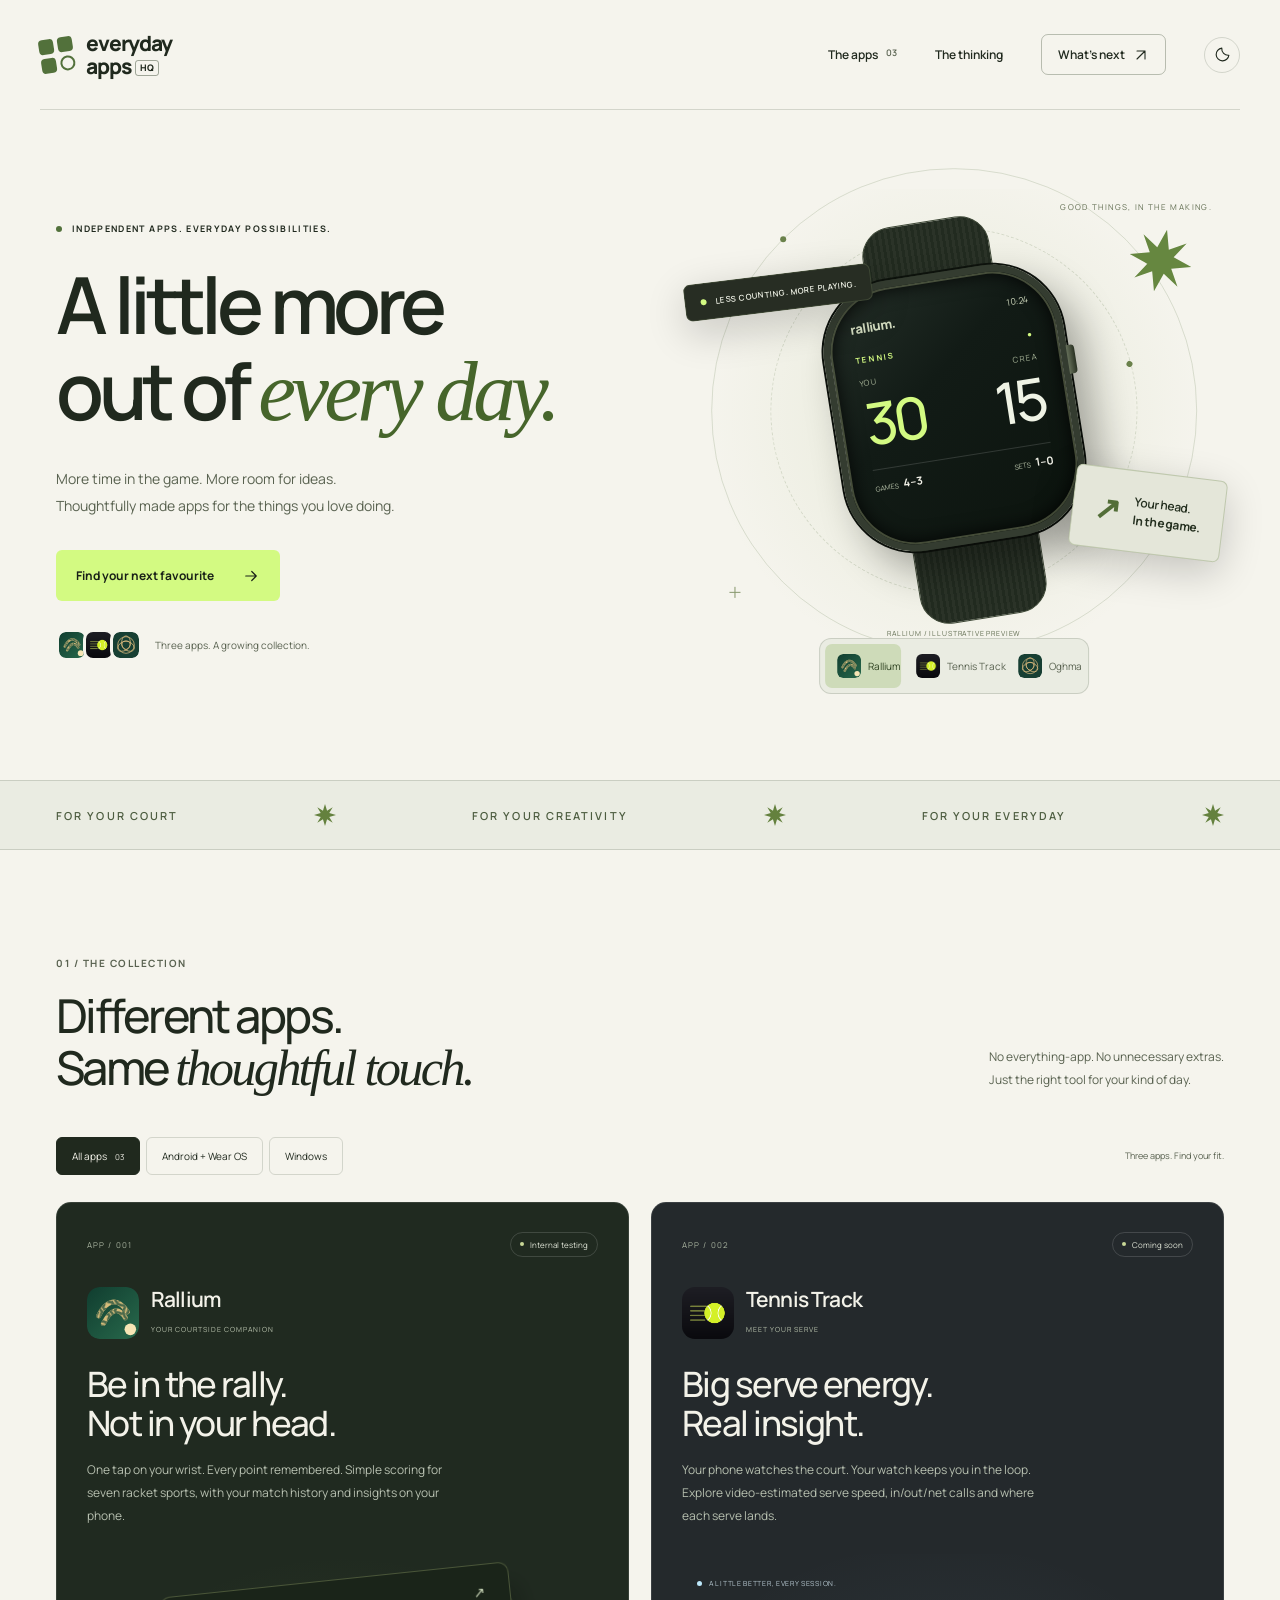
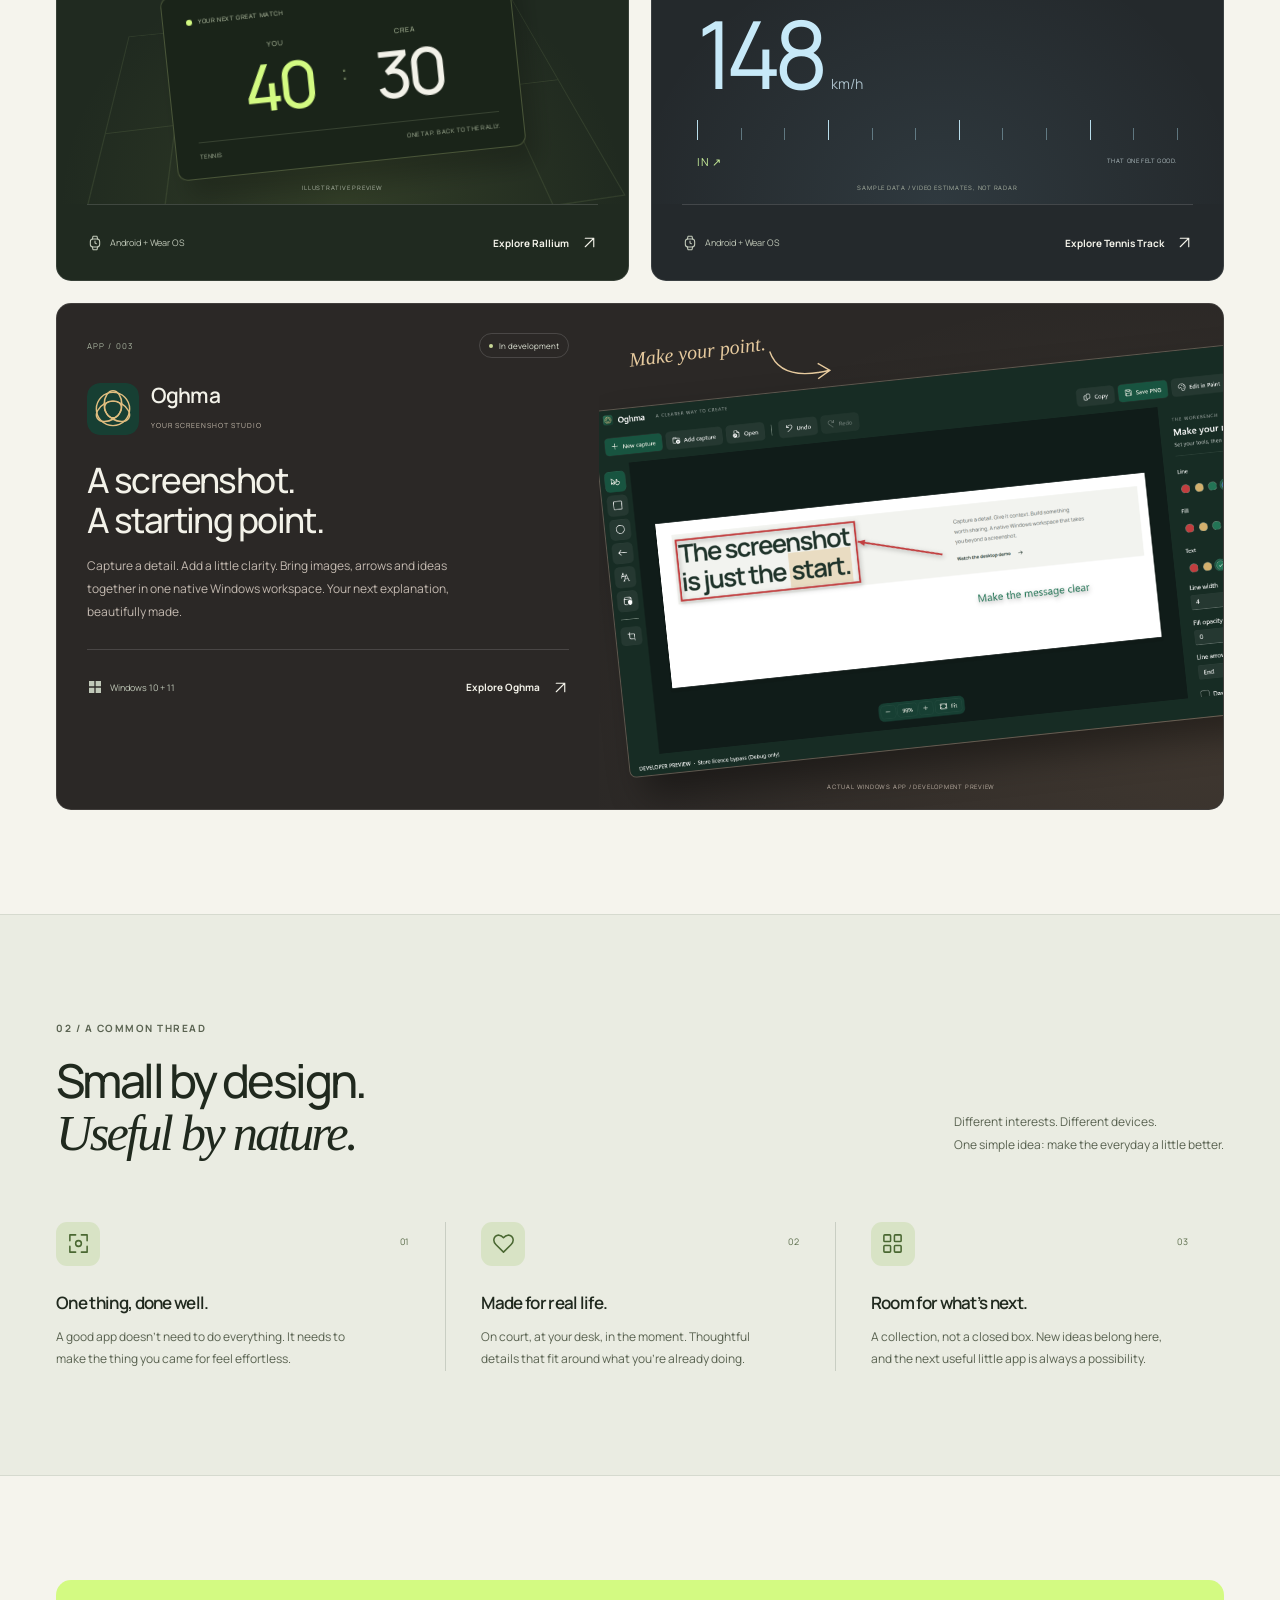
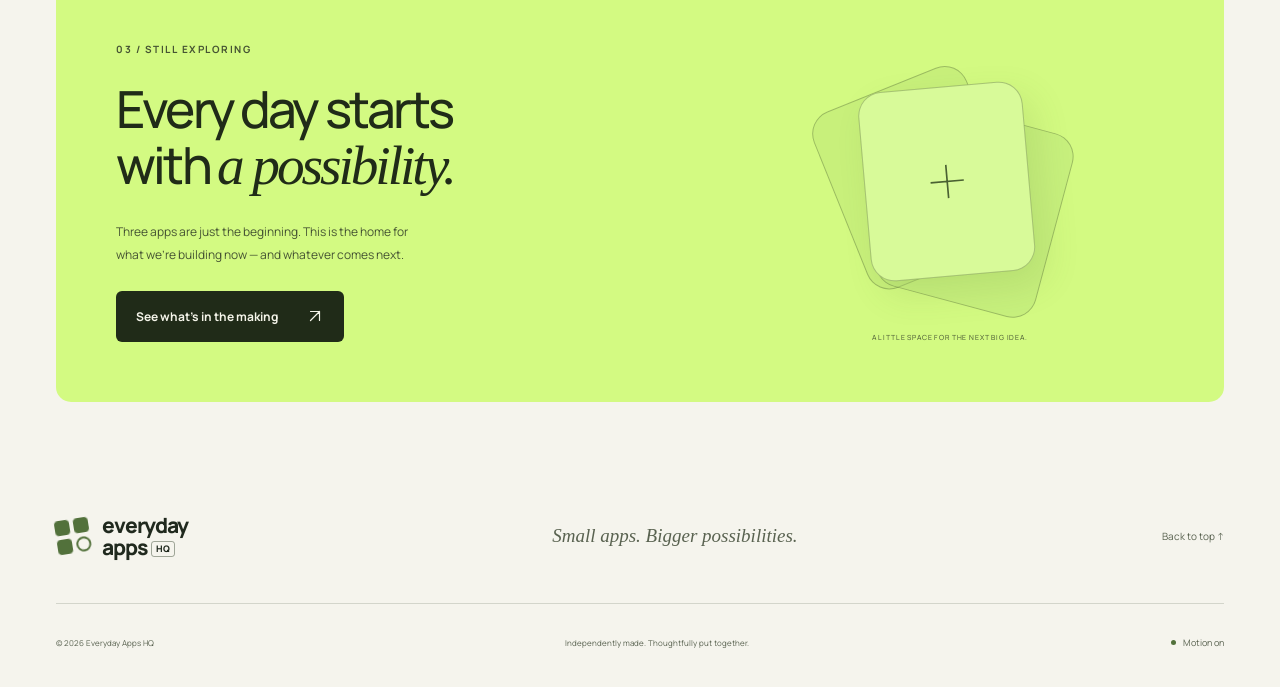
==== index.html @ e9301ef8 "Create Everyday Apps HQ showcase with light and dark themes Showcase Rallium, Tennis Track and Oghma" ====
<!doctype html>
<html lang="en" data-theme="dark" data-motion="off">
<head>
  <meta charset="utf-8">
  <meta name="viewport" content="width=device-width, initial-scale=1">
  <meta name="color-scheme" content="light dark">
  <meta name="theme-color" content="#111311">
  <title>Everyday Apps HQ — Small apps. Bigger possibilities.</title>
  <meta name="description" content="Thoughtfully made apps for the things you love doing. Explore Rallium, Tennis Track and Oghma: independent software for your court, your screen and your everyday.">
  <link rel="canonical" href="https://everydayappshq.github.io/">
  <meta property="og:type" content="website">
  <meta property="og:url" content="https://everydayappshq.github.io/">
  <meta property="og:title" content="Everyday Apps HQ — Small apps. Bigger possibilities.">
  <meta property="og:description" content="For your next point. Your next idea. Your everyday. Meet a growing collection of thoughtfully made apps.">
  <meta property="og:image" content="https://everydayappshq.github.io/assets/social-card.png">
  <meta property="og:image:width" content="1200">
  <meta property="og:image:height" content="630">
  <meta name="twitter:card" content="summary_large_image">
  <link rel="icon" href="assets/favicon.svg" type="image/svg+xml">
  <link rel="preload" href="assets/manrope-latin.woff2" as="font" type="font/woff2" crossorigin>
  <script>
    (() => {
      let saved;
      try { saved = localStorage.getItem('everyday-theme'); } catch {}
      const theme = saved === 'light' || saved === 'dark' ? saved : (matchMedia('(prefers-color-scheme: light)').matches ? 'light' : 'dark');
      document.documentElement.dataset.theme = theme;
      document.querySelector('meta[name="theme-color"]').content = theme === 'light' ? '#f5f4ed' : '#111311';
    })();
  </script>
  <link rel="stylesheet" href="styles.css">
  <script src="site.js" defer></script>
</head>
<body>
  <a class="skip-link" href="#main">Skip to content</a>
  <svg class="symbol-library" xmlns="http://www.w3.org/2000/svg" aria-hidden="true">
    <defs>
      <symbol id="i-arrow" viewBox="0 0 24 24"><path d="M5 12h14m-6-6 6 6-6 6"/></symbol>
      <symbol id="i-diagonal" viewBox="0 0 24 24"><path d="M6 18 18 6M6 6h12v12"/></symbol>
      <symbol id="i-spark" viewBox="0 0 80 80"><path d="m40 0 7.5 24.5L68 12 55.5 32.5 80 40l-24.5 7.5L68 68 47.5 55.5 40 80l-7.5-24.5L12 68l12.5-20.5L0 40l24.5-7.5L12 12l20.5 12.5Z" fill="currentColor" stroke="none"/></symbol>
      <symbol id="i-grid" viewBox="0 0 24 24"><rect x="3" y="3" width="7" height="7" rx="1"/><rect x="14" y="3" width="7" height="7" rx="1"/><rect x="3" y="14" width="7" height="7" rx="1"/><rect x="14" y="14" width="7" height="7" rx="1"/></symbol>
      <symbol id="i-windows" viewBox="0 0 24 24"><path d="M3 3h8v8H3zm10 0h8v8h-8zM3 13h8v8H3zm10 0h8v8h-8z" fill="currentColor" stroke="none"/></symbol>
      <symbol id="i-watch" viewBox="0 0 24 24"><rect x="5" y="6" width="14" height="12" rx="4"/><path d="m8 6 1-4h6l1 4M8 18l1 4h6l1-4m-4-9v3l2 1"/></symbol>
      <symbol id="i-focus" viewBox="0 0 24 24"><path d="M9 3H3v6m12-6h6v6M3 15v6h6m12-6v6h-6"/><circle cx="12" cy="12" r="3"/></symbol>
      <symbol id="i-heart" viewBox="0 0 24 24"><path d="m12 21-8-8C-2 7 6-1 12 6c6-7 14 1 8 7Z"/></symbol>
      <symbol id="i-plus" viewBox="0 0 24 24"><path d="M12 4v16M4 12h16"/></symbol>
      <symbol id="i-sun" viewBox="0 0 24 24"><circle cx="12" cy="12" r="4"/><path d="M12 2v2m0 16v2M2 12h2m16 0h2M5 5l1.5 1.5m11 11L19 19M5 19l1.5-1.5m11-11L19 5"/></symbol>
      <symbol id="i-moon" viewBox="0 0 24 24"><path d="M21 13A9 9 0 0 1 11 3a9 9 0 1 0 10 10Z"/></symbol>
    </defs>
  </svg>

  <header class="site-header">
    <a class="brand" href="#top" aria-label="Everyday Apps HQ home">
      <span class="brand-mark" aria-hidden="true"><i></i><i></i><i></i><i></i></span>
      <span>everyday<span class="brand-second">apps<span class="hq">HQ</span></span></span>
    </a>
    <nav aria-label="Main navigation">
      <a href="#apps">The apps <span class="nav-count">03</span></a>
      <a href="#approach">The thinking</a>
      <a class="nav-cta" href="#whats-next" aria-label="What’s next"><span class="nav-label">What’s next</span> <svg class="icon"><use href="#i-diagonal"/></svg></a>
      <button class="theme-toggle" type="button" aria-label="Switch to light theme" hidden><svg class="icon theme-sun" aria-hidden="true"><use href="#i-sun"/></svg><svg class="icon theme-moon" aria-hidden="true"><use href="#i-moon"/></svg></button>
    </nav>
  </header>

  <main id="main">
    <section class="hero container" id="top" aria-labelledby="hero-title">
      <div class="hero-copy">
        <p class="eyebrow"><span class="status-dot"></span> INDEPENDENT APPS. EVERYDAY POSSIBILITIES.</p>
        <h1 id="hero-title">A little more<br>out of <span class="serif accent">every&nbsp;day.</span></h1>
        <p class="hero-description">More time in the game. More room for ideas.<br class="desktop-break"> Thoughtfully made apps for the things you love doing.</p>
        <a class="button button-lime" href="#apps">Find your next favourite <svg class="icon"><use href="#i-arrow"/></svg></a>
        <div class="hero-footnote">
          <div class="mini-icons" aria-hidden="true">
            <img src="assets/rallium-mark.svg" width="32" height="32" alt="">
            <img src="assets/tennistrack-icon.png" width="32" height="32" alt="">
            <img src="assets/oghma-mark.svg" width="32" height="32" alt="">
          </div>
          <span>Three apps. A growing collection.</span>
        </div>
      </div>

      <div class="playground" aria-label="Explore the apps">
        <div class="orbital orbital-one" aria-hidden="true"></div>
        <div class="orbital orbital-two" aria-hidden="true"></div>
        <span class="stage-coordinate coordinate-top" aria-hidden="true">GOOD THINGS, IN THE MAKING.</span>
        <svg class="stage-spark" aria-hidden="true"><use href="#i-spark"/></svg>
        <span class="stage-plus" aria-hidden="true">+</span>

        <div class="preview-panel preview-rallium" id="preview-rallium" role="tabpanel" aria-labelledby="tab-rallium" tabindex="0">
          <div class="floating-note note-sport"><span class="status-dot"></span> LESS COUNTING. MORE PLAYING.</div>
          <div class="watch-strap strap-top" aria-hidden="true"></div>
          <div class="hero-watch" aria-label="Illustrative Rallium watch: you 30, Crea 15, games 4 to 3">
            <div class="watch-topline"><span>rallium.</span><span>10:24</span></div>
            <div class="watch-sport">TENNIS <span>●</span></div>
            <div class="watch-players"><span>YOU</span><span>CREA</span></div>
            <div class="watch-score"><span>30</span><span>15</span></div>
            <div class="watch-divider"></div>
            <div class="watch-bottom"><span>GAMES <b>4–3</b></span><span>SETS <b>1–0</b></span></div>
          </div>
          <div class="watch-strap strap-bottom" aria-hidden="true"></div>
          <div class="floating-note note-match"><span class="tiny-arrow">↗</span><span>Your head.<br><strong>In the game.</strong></span></div>
          <span class="preview-caption">RALLIUM / ILLUSTRATIVE PREVIEW</span>
        </div>

        <div class="preview-panel preview-tennis" id="preview-tennis" role="tabpanel" aria-labelledby="tab-tennis" tabindex="0" hidden>
          <div class="floating-note note-sport"><span class="status-dot"></span> MEET YOUR NEXT PERSONAL BEST.</div>
          <div class="hero-court" aria-label="Illustrative tennis serve landing inside the service box">
            <svg viewBox="0 0 320 380" role="img" aria-label="Tennis court with an in serve and a curved ball trajectory">
              <rect x="25" y="25" width="270" height="330" rx="2" fill="#163b32" stroke="#87b7a0" stroke-width="2"/>
              <g fill="none" stroke="#87b7a0" stroke-width="2"><path d="M58 25v330M262 25v330M58 112h204M58 268h204M160 112v156"/><path d="M15 190h290" stroke="#e2eadc" stroke-dasharray="3 4"/></g>
              <path class="serve-path" d="M205 337Q65 226 109 141" fill="none" stroke="#d3fa82" stroke-width="3" stroke-dasharray="7 7"/>
              <circle cx="109" cy="141" r="19" fill="#d3fa82" opacity=".12"/><circle cx="109" cy="141" r="7" fill="#d3fa82"/>
              <text x="127" y="146" fill="#d3fa82" font-size="12" font-family="sans-serif">IN</text>
            </svg>
            <div class="serve-readout"><span>THAT’S YOUR SERVE.</span><strong>148<small>km/h</small></strong><span class="serve-result">IN <span>↗ RIGHT ON TARGET</span></span></div>
          </div>
          <span class="preview-caption">TENNIS TRACK / SAMPLE DATA, NOT A MEASUREMENT</span>
        </div>

        <div class="preview-panel preview-oghma" id="preview-oghma" role="tabpanel" aria-labelledby="tab-oghma" tabindex="0" hidden>
          <div class="floating-note note-sport"><span class="status-dot"></span> A LITTLE MORE ROOM FOR IDEAS.</div>
          <div class="hero-desktop">
            <div class="window-chrome"><span class="window-dots">● ● ●</span><span>Oghma / your next idea</span><svg class="icon"><use href="#i-plus"/></svg></div>
            <img src="assets/oghma-workspace-annotate-dark.png" width="1920" height="1020" alt="The Oghma Windows editor with editable arrows, text and a screenshot on the canvas.">
            <div class="desktop-caption"><span class="status-dot"></span> CAPTURE. COMPOSE. CREATE.</div>
          </div>
          <span class="preview-caption">OGHMA / ACTUAL APP, DEVELOPMENT PREVIEW</span>
        </div>

        <div class="preview-tabs" role="tablist" aria-label="Choose an app preview" hidden>
          <button type="button" id="tab-rallium" role="tab" aria-selected="true" aria-controls="preview-rallium" tabindex="0"><img src="assets/rallium-mark.svg" width="24" height="24" alt="">Rallium</button>
          <button type="button" id="tab-tennis" role="tab" aria-selected="false" aria-controls="preview-tennis" tabindex="-1"><img src="assets/tennistrack-icon.png" width="24" height="24" alt="">Tennis Track</button>
          <button type="button" id="tab-oghma" role="tab" aria-selected="false" aria-controls="preview-oghma" tabindex="-1"><img src="assets/oghma-mark.svg" width="24" height="24" alt="">Oghma</button>
        </div>
      </div>
    </section>

    <div class="manifesto-strip" role="img" aria-label="For your court. For your creativity. For your everyday.">
      <div class="container strip-inner" aria-hidden="true">
        <span>FOR YOUR COURT</span><svg><use href="#i-spark"/></svg>
        <span>FOR YOUR CREATIVITY</span><svg><use href="#i-spark"/></svg>
        <span>FOR YOUR EVERYDAY</span><svg><use href="#i-spark"/></svg>
      </div>
    </div>

    <section class="collection container section-space" id="apps" aria-labelledby="collection-title">
      <div class="section-heading">
        <div><p class="eyebrow">01 / THE COLLECTION</p><h2 id="collection-title">Different apps.<br>Same <span class="serif">thoughtful touch.</span></h2></div>
        <p>No everything-app. No unnecessary extras.<br>Just the right tool for your kind of day.</p>
      </div>
      <div class="collection-toolbar">
        <div class="filters" role="group" aria-label="Filter apps by platform" hidden>
          <button type="button" data-filter="all" aria-pressed="true">All apps <span>03</span></button>
          <button type="button" data-filter="android" aria-pressed="false">Android + Wear OS</button>
          <button type="button" data-filter="windows" aria-pressed="false">Windows</button>
        </div>
        <p class="collection-note" id="filter-status" role="status">Three apps. Find your fit.</p>
      </div>

      <!-- Add a product article with its platform here; filtering picks it up automatically. -->
      <div class="app-grid">
        <article class="app-card rallium-card" data-platform="android" aria-labelledby="rallium-title">
          <div class="card-topline"><span class="app-number">APP / 001</span><span class="availability"><i></i> Internal testing</span></div>
          <div class="app-identity"><img src="assets/rallium-mark.svg" width="52" height="52" alt="" loading="lazy"><div><h3 id="rallium-title">Rallium</h3><span>YOUR COURTSIDE COMPANION</span></div></div>
          <p class="app-tagline">Be in the rally.<br>Not in your head.</p>
          <p class="app-description">One tap on your wrist. Every point remembered. Simple scoring for seven racket sports, with your match history and insights on your phone.</p>
          <div class="rallium-art card-art" aria-label="Illustrative match scoreboard: you 40, Crea 30">
            <div class="court-lines" aria-hidden="true"></div>
            <div class="match-ticket">
              <div class="ticket-heading"><span class="status-dot"></span> YOUR NEXT GREAT MATCH <span>↗</span></div>
              <div class="ticket-score"><div><span>YOU</span><strong>40</strong></div><i>:</i><div><span>CREA</span><strong>30</strong></div></div>
              <div class="ticket-footer"><span>TENNIS</span><span>ONE TAP. BACK TO THE RALLY.</span></div>
            </div>
            <span class="art-caption">ILLUSTRATIVE PREVIEW</span>
          </div>
          <div class="card-bottom"><span class="platform"><svg class="icon"><use href="#i-watch"/></svg> Android + Wear OS</span><a class="app-link" href="https://everydayappshq.github.io/rallium/" aria-label="Explore Rallium">Explore Rallium <svg class="icon"><use href="#i-diagonal"/></svg></a></div>
        </article>

        <article class="app-card tennis-card" data-platform="android" aria-labelledby="tennis-title">
          <div class="card-topline"><span class="app-number">APP / 002</span><span class="availability"><i></i> Coming soon</span></div>
          <div class="app-identity"><img src="assets/tennistrack-icon.png" width="52" height="52" alt="" loading="lazy"><div><h3 id="tennis-title">Tennis Track</h3><span>MEET YOUR SERVE</span></div></div>
          <p class="app-tagline">Big serve energy.<br>Real insight.</p>
          <p class="app-description">Your phone watches the court. Your watch keeps you in the loop. Explore video-estimated serve speed, in/out/net calls and where each serve lands.</p>
          <div class="tennis-art card-art" aria-label="Illustrative serve speed of 148 kilometres per hour, landing in">
            <div class="speed-label"><span class="status-dot"></span> A LITTLE BETTER, EVERY SESSION.</div>
            <div class="speed-number">148<span>km/h</span></div>
            <div class="speed-rule"><span></span><span></span><span></span><span></span><span></span><span></span><span></span><span></span><span></span><span></span><span></span><span></span></div>
            <div class="speed-bottom"><span class="in-chip">IN ↗</span><span>THAT ONE FELT GOOD.</span></div>
            <span class="art-caption">SAMPLE DATA / VIDEO ESTIMATES, NOT RADAR</span>
          </div>
          <div class="card-bottom"><span class="platform"><svg class="icon"><use href="#i-watch"/></svg> Android + Wear OS</span><a class="app-link" href="https://everydayappshq.github.io/tennistrack/" aria-label="Explore Tennis Track">Explore Tennis Track <svg class="icon"><use href="#i-diagonal"/></svg></a></div>
        </article>

        <article class="app-card oghma-card" data-platform="windows" aria-labelledby="oghma-title">
          <div class="oghma-copy">
            <div class="card-topline"><span class="app-number">APP / 003</span><span class="availability"><i></i> In development</span></div>
            <div class="app-identity"><img src="assets/oghma-mark.svg" width="52" height="52" alt="" loading="lazy"><div><h3 id="oghma-title">Oghma</h3><span>YOUR SCREENSHOT STUDIO</span></div></div>
            <p class="app-tagline">A screenshot.<br>A starting point.</p>
            <p class="app-description">Capture a detail. Add a little clarity. Bring images, arrows and ideas together in one native Windows workspace. Your next explanation, beautifully made.</p>
            <div class="card-bottom"><span class="platform"><svg class="icon"><use href="#i-windows"/></svg> Windows 10 + 11</span><a class="app-link" href="https://everydayappshq.github.io/oghma/" aria-label="Explore Oghma">Explore Oghma <svg class="icon"><use href="#i-diagonal"/></svg></a></div>
          </div>
          <div class="oghma-art">
            <div class="annotation-note">Make your point.<svg viewBox="0 0 100 60" aria-hidden="true"><path d="M5 5Q15 50 85 42m-14-12 16 12-18 10" fill="none" stroke="currentColor" stroke-width="2"/></svg></div>
            <div class="screenshot-frame"><img src="assets/oghma-workspace-annotate-dark.png" width="1920" height="1020" alt="Oghma's dark Windows workspace, showing a captured website with a red rectangle, arrow and green text annotations." loading="lazy"></div>
            <span class="art-caption">ACTUAL WINDOWS APP / DEVELOPMENT PREVIEW</span>
          </div>
        </article>
      </div>
    </section>

    <section class="approach section-space" id="approach" aria-labelledby="approach-title">
      <div class="container">
        <div class="section-heading"><div><p class="eyebrow">02 / A COMMON THREAD</p><h2 id="approach-title">Small by design.<br><span class="serif">Useful by nature.</span></h2></div><p>Different interests. Different devices.<br>One simple idea: make the everyday a little better.</p></div>
        <div class="principles">
          <article><span class="principle-icon"><svg class="icon"><use href="#i-focus"/></svg></span><span class="principle-number">01</span><h3>One thing, done well.</h3><p>A good app doesn’t need to do everything. It needs to make the thing you came for feel effortless.</p></article>
          <article><span class="principle-icon"><svg class="icon"><use href="#i-heart"/></svg></span><span class="principle-number">02</span><h3>Made for real life.</h3><p>On court, at your desk, in the moment. Thoughtful details that fit around what you’re already doing.</p></article>
          <article><span class="principle-icon"><svg class="icon"><use href="#i-grid"/></svg></span><span class="principle-number">03</span><h3>Room for what’s next.</h3><p>A collection, not a closed box. New ideas belong here, and the next useful little app is always a possibility.</p></article>
        </div>
      </div>
    </section>

    <section class="next-section container section-space" id="whats-next" aria-labelledby="next-title">
      <div class="next-card">
        <div><p class="eyebrow">03 / STILL EXPLORING</p><h2 id="next-title">Every day starts<br>with <span class="serif">a possibility.</span></h2><p>Three apps are just the beginning. This is the home for<br class="desktop-break"> what we’re building now — and whatever comes next.</p><a class="button button-dark" href="https://github.com/everydayappshq">See what’s in the making <svg class="icon"><use href="#i-diagonal"/></svg></a></div>
        <div class="next-art" aria-hidden="true"><span class="future-tile tile-one"></span><span class="future-tile tile-two"></span><span class="future-tile tile-three"><svg><use href="#i-plus"/></svg></span><span class="next-art-label">A LITTLE SPACE FOR THE NEXT BIG IDEA.</span></div>
      </div>
    </section>
  </main>

  <footer class="site-footer container">
    <div class="footer-top"><a class="brand" href="#top" aria-label="Everyday Apps HQ, back to top"><span class="brand-mark" aria-hidden="true"><i></i><i></i><i></i><i></i></span><span>everyday<span class="brand-second">apps<span class="hq">HQ</span></span></span></a><p>Small apps. Bigger possibilities.</p><a class="back-top" href="#top">Back to top ↑</a></div>
    <div class="footer-bottom"><span>© <span id="year">2026</span> Everyday Apps HQ</span><span>Independently made. Thoughtfully put together.</span><button class="motion-toggle" type="button" aria-pressed="false" hidden><span class="motion-indicator"></span><span class="motion-label">Motion off</span></button></div>
  </footer>
</body>
</html>
---- styles.css ----
@font-face {
  font-family: Manrope;
  src: url("assets/manrope-latin.woff2") format("woff2");
  font-style: normal;
  font-weight: 200 800;
  font-display: swap;
}

:root {
  --bg: #111311;
  --surface: #1b1e1b;
  --text: #f3f2e9;
  --muted: #a7ada2;
  --lime: #d3fa82;
  --accent-text: #d3fa82;
  --line: #ffffff24;
  --font: Manrope, "Segoe UI", sans-serif;
}

* { box-sizing: border-box; }
html { scroll-behavior: smooth; scroll-padding-top: 100px; }
body { margin: 0; background: var(--bg); color: var(--text); font-family: var(--font); -webkit-font-smoothing: antialiased; }
button, a { -webkit-tap-highlight-color: transparent; }
button { font: inherit; }
a { color: inherit; text-decoration: none; }
button { color: inherit; cursor: pointer; }
img, svg { display: block; max-width: 100%; }
button, a { touch-action: manipulation; }
button:focus-visible, a:focus-visible, [tabindex]:focus-visible { outline: 2px solid var(--lime); outline-offset: 6px; }
::selection { color: var(--bg); background: var(--lime); }
[hidden] { display: none !important; }
.symbol-library { position: absolute; width: 0; height: 0; overflow: hidden; }
.icon { width: 21px; height: 21px; fill: none; stroke: currentColor; stroke-width: 1.6; stroke-linecap: round; stroke-linejoin: round; flex-shrink: 0; }
.container { width: min(1280px, calc(100% - 112px)); margin-inline: auto; }
.section-space { padding-block: 104px; }
.serif { font-family: Georgia, "Times New Roman", serif; font-weight: 400; font-style: italic; letter-spacing: -.055em; }
.accent { color: var(--accent-text); }
.eyebrow { margin: 0 0 26px; font-size: 10px; font-weight: 700; line-height: 1.8; letter-spacing: .15em; }
.status-dot { display: inline-block; flex-shrink: 0; width: 6px; height: 6px; border-radius: 50%; background: var(--lime); }
.skip-link { position: fixed; top: -100px; left: 20px; z-index: 20; padding: 14px 22px; background: var(--lime); color: var(--bg); }
.skip-link:focus { top: 16px; }

.site-header { width: min(1392px, calc(100% - 80px)); height: 110px; margin-inline: auto; display: flex; align-items: center; justify-content: space-between; border-bottom: 1px solid var(--line); }
.brand { display: inline-flex; align-items: center; gap: 12px; font-size: 21px; font-weight: 800; line-height: 1.05; letter-spacing: -.055em; }
.brand-second { display: block; }
.brand-mark { display: grid; grid-template-columns: repeat(2, 15px); gap: 4px; transform: rotate(-9deg); }
.brand-mark i { width: 15px; height: 15px; border-radius: 4px; background: var(--lime); }
.brand-mark i:last-child { border-radius: 50%; background: transparent; border: 2px solid var(--lime); }
.hq { display: inline-block; margin-left: 5px; padding: 2px 4px; vertical-align: middle; border: 1px solid #ffffff50; border-radius: 3px; font-size: 9px; letter-spacing: 0; }
.site-header nav { display: flex; align-items: center; gap: 38px; font-size: 12px; font-weight: 600; }
.site-header nav a { display: inline-flex; align-items: center; gap: 8px; padding-block: 12px; }
.site-header nav a:hover, .back-top:hover { color: var(--lime); }
.nav-count { font-size: 9px; color: var(--muted); align-self: flex-start; }
.site-header nav .nav-cta { padding: 11px 16px; border: 1px solid #ffffff40; border-radius: 7px; }
.nav-cta .icon { width: 16px; height: 16px; }
.theme-toggle { display: grid; place-items: center; flex-shrink: 0; width: 36px; height: 36px; padding: 8px; border: 1px solid var(--line); border-radius: 50%; background: transparent; }
.theme-toggle:hover { border-color: var(--accent-text); color: var(--accent-text); }
.theme-toggle .icon { width: 17px; height: 17px; }
.theme-moon { display: none; }
html[data-theme="light"] .theme-sun { display: none; }
html[data-theme="light"] .theme-moon { display: block; }

.hero { position: relative; display: grid; grid-template-columns: 1.12fr 1fr; align-items: center; min-height: 670px; padding-block: 70px 78px; gap: 24px; }
.hero-copy { position: relative; z-index: 2; }
.hero-copy .eyebrow { display: flex; align-items: center; gap: 10px; font-size: 9px; }
h1 { margin: 0; font-size: clamp(62px, 6.15vw, 89px); font-weight: 600; line-height: 1.06; letter-spacing: -.065em; }
h1 .serif { display: inline-block; padding-right: .07em; font-size: 1.08em; }
.hero-description { margin: 28px 0 31px; font-size: 14px; line-height: 1.95; color: var(--muted); }
.button { display: inline-flex; align-items: center; justify-content: space-between; gap: 28px; min-height: 51px; padding: 15px 20px; border-radius: 6px; font-weight: 700; font-size: 12px; transition: background .2s, transform .2s; }
.button:hover { transform: translateY(-3px); }
.button-lime { background: var(--lime); color: #182017; }
.button-lime:hover { background: #e2ffad; }
.button .icon { width: 18px; height: 18px; }
.hero-footnote { display: flex; align-items: center; gap: 13px; margin-top: 28px; font-size: 10px; color: var(--muted); }
.mini-icons { display: flex; padding-left: 0; }
.mini-icons img { border: 3px solid var(--bg); border-radius: 10px; width: 32px; height: 32px; }
.mini-icons img + img { margin-left: -5px; }

.playground { position: relative; min-width: 0; height: 505px; isolation: isolate; background: radial-gradient(ellipse at 50% 45%, #bbdf7110, transparent 65%); }
.orbital { position: absolute; top: 44%; left: 50%; width: 90%; aspect-ratio: 1; border: 1px solid #cfe99b17; border-radius: 50%; transform: translate(-50%, -50%); z-index: -1; }
.orbital::after { content: ""; position: absolute; width: 6px; height: 6px; background: #a6bc75; border-radius: 50%; left: 14%; top: 14%; }
.orbital-two { width: 68%; border-style: dashed; transform: translate(-50%, -50%) rotate(120deg); }
.stage-coordinate { position: absolute; font-size: 8px; letter-spacing: .17em; color: #8e9786; }
.coordinate-top { top: 12px; right: 12px; }
.stage-spark { position: absolute; right: 6%; top: 8%; width: 63px; height: 63px; color: var(--lime); transform: rotate(12deg); }
.stage-plus { position: absolute; bottom: 86px; left: 8%; color: #87976d; font-size: 24px; font-weight: 200; }
.preview-panel { position: absolute; inset: 20px 0 70px; }
.floating-note { position: absolute; display: flex; align-items: center; gap: 9px; padding: 12px 15px; background: #272d23; border: 1px solid #c5df9e24; box-shadow: 0 12px 40px #0003; border-radius: 7px; font-size: 8px; font-weight: 600; letter-spacing: .06em; z-index: 3; }
.note-sport { left: 0; top: 65px; transform: rotate(-7deg); }
.note-match { right: 0; bottom: 70px; gap: 13px; padding: 16px 21px; background: #e4e6d9; color: #253020; font-size: 12px; line-height: 1.5; transform: rotate(7deg); letter-spacing: -.02em; }
.tiny-arrow { font-size: 32px; color: #536e38; }
.hero-watch { position: absolute; width: 242px; height: 273px; left: 50%; top: 48%; padding: 27px 24px; transform: translate(-50%, -50%) rotate(-9deg); background: linear-gradient(140deg, #253029, #121b16 40%, #0c140e); border: 7px solid #343c30; border-radius: 72px; box-shadow: inset 0 0 0 2px #8f9c7370, inset 0 0 20px #000, 15px 22px 40px #0005, 0 0 0 2px #0e130d; z-index: 2; }
.hero-watch::after { content: ""; position: absolute; right: -14px; top: 85px; width: 8px; height: 29px; background: linear-gradient(90deg, #66705a, #283021); border-radius: 0 4px 4px 0; }
.watch-strap { position: absolute; width: 128px; height: 150px; left: 50%; background: repeating-linear-gradient(90deg, #2b3328 0 3px, #222b20 3px 6px); border: 1px solid #3c4635; transform: translateX(-50%) rotate(-9deg); }
.strap-top { top: 12px; border-radius: 30px 30px 0 0; margin-left: -21px; }
.strap-bottom { bottom: 5px; border-radius: 0 0 30px 30px; margin-left: 22px; }
.watch-topline { display: flex; justify-content: space-between; font-size: 9px; color: #d2dbbf; }
.watch-topline span:first-child { font-size: 13px; font-weight: 800; letter-spacing: -.04em; }
.watch-sport { margin-top: 17px; color: var(--lime); font-size: 8px; font-weight: 700; letter-spacing: .2em; }
.watch-sport span { float: right; }
.watch-players { display: flex; justify-content: space-between; margin-top: 12px; color: #a6b397; font-size: 8px; letter-spacing: .1em; }
.watch-score { display: flex; justify-content: space-between; color: var(--lime); font-size: 58px; font-weight: 500; letter-spacing: -.08em; line-height: 1.25; }
.watch-score span:last-child { color: #eff3e5; }
.watch-divider { border-top: 1px solid #ffffff24; margin-block: 9px; }
.watch-bottom { display: flex; justify-content: space-between; font-size: 7px; color: #b6c1a8; }
.watch-bottom b { margin-left: 4px; color: #f3f2e9; font-size: 11px; }
.preview-caption { position: absolute; bottom: -14px; width: 100%; text-align: center; font-size: 7px; letter-spacing: .12em; color: #a1ab93; }
.preview-tabs { position: absolute; bottom: 0; left: 50%; transform: translateX(-50%); display: flex; padding: 5px; gap: 3px; border: 1px solid var(--line); border-radius: 12px; background: #191d17; white-space: nowrap; }
.preview-tabs button { display: flex; align-items: center; gap: 7px; padding: 10px 12px; border: 0; background: transparent; border-radius: 7px; color: var(--muted); font-size: 10px; transition: background .2s, color .2s; }
.preview-tabs button img { border-radius: 6px; }
.preview-tabs button[aria-selected="true"] { background: #343e2a; color: #eaf5d9; }
.preview-tabs button:hover { color: var(--text); }
.hero-court { position: absolute; top: 20px; left: 50%; width: 270px; height: 335px; transform: translateX(-50%) rotate(-10deg); }
.hero-court > svg { width: 250px; height: 300px; filter: drop-shadow(12px 20px 12px #0003); }
.serve-readout { position: absolute; bottom: 3px; right: -35px; width: 205px; padding: 17px 20px; border: 1px solid #c8f19a40; border-radius: 9px; background: #223025; box-shadow: 0 12px 30px #0004; transform: rotate(14deg); }
.serve-readout > span:first-child { font-size: 7px; letter-spacing: .1em; color: #b6c3a9; }
.serve-readout strong { display: block; font-size: 65px; color: var(--lime); font-weight: 500; letter-spacing: -.06em; line-height: 1.2; }
.serve-readout small { font-size: 12px; margin-left: 6px; letter-spacing: 0; }
.serve-result { display: flex; justify-content: space-between; align-items: center; font-size: 15px; color: var(--lime); }
.serve-result span { font-size: 6px; letter-spacing: .08em; color: #d2d8ca; }
.preview-tennis .note-sport { top: 50px; left: -3px; }
.hero-desktop { position: absolute; width: 100%; top: 100px; transform: rotate(-6deg); border: 1px solid #66615d; background: #262c27; border-radius: 9px; overflow: hidden; box-shadow: 20px 25px 35px #0005; }
.window-chrome { display: flex; align-items: center; justify-content: space-between; gap: 7px; padding: 10px 13px; font-size: 8px; color: #bfc6b8; }
.window-dots { color: #a8b77c; letter-spacing: 3px; font-size: 7px; }
.window-chrome .icon { width: 12px; height: 12px; }
.hero-desktop > img { width: 100%; height: auto; }
.desktop-caption { padding: 10px 12px; font-size: 7px; letter-spacing: .1em; display: flex; gap: 8px; align-items: center; }
.preview-oghma .note-sport { top: 42px; }

.manifesto-strip { border-block: 1px solid var(--line); overflow: hidden; }
.strip-inner { display: flex; align-items: center; justify-content: space-between; gap: 30px; padding-block: 23px; }
.strip-inner span { font-size: 11px; font-weight: 600; letter-spacing: .19em; color: #bfc4b7; white-space: nowrap; }
.strip-inner svg { width: 22px; height: 22px; color: var(--lime); flex-shrink: 0; }
.section-heading { display: flex; justify-content: space-between; gap: 40px; align-items: flex-end; margin-bottom: 38px; }
.section-heading .eyebrow { color: var(--muted); margin-bottom: 18px; }
h2 { font-size: clamp(36px, 3.65vw, 52px); font-weight: 500; line-height: 1.1; letter-spacing: -.055em; margin: 0; }
h2 .serif { font-size: 1.08em; }
.section-heading > p { color: var(--muted); font-size: 12px; line-height: 1.9; margin: 0 0 5px; }
.collection-toolbar { display: flex; align-items: center; justify-content: space-between; min-height: 42px; gap: 16px; margin-block: 0 25px; }
.filters { display: flex; gap: 6px; }
.filters button { padding: 11px 15px; border: 1px solid var(--line); border-radius: 6px; font-size: 10px; background: transparent; white-space: nowrap; }
.filters button[aria-pressed="true"] { background: var(--text); color: #1b2019; border-color: var(--text); }
.filters button:hover:not([aria-pressed="true"]) { border-color: #b7c59f; }
.filters button span { margin-left: 6px; font-size: 8px; }
.collection-note { margin: 0; color: #a7ada2; font-size: 9px; }
.app-grid { display: grid; grid-template-columns: repeat(2, minmax(0, 1fr)); gap: 22px; }
.app-card { position: relative; padding: 29px 30px 0; border: 1px solid #ffffff1a; border-radius: 15px; overflow: hidden; }
.rallium-card { background: #202a20; }
.tennis-card { background: #24292c; }
.card-topline { display: flex; align-items: center; justify-content: space-between; gap: 12px; margin-bottom: 30px; }
.app-number { font-size: 8px; letter-spacing: .14em; color: #acb7a3; }
.availability { display: inline-flex; align-items: center; gap: 6px; border: 1px solid #ffffff25; border-radius: 20px; padding: 6px 9px; font-size: 8px; color: #e0e5d7; white-space: nowrap; }
.availability i { display: block; width: 4px; height: 4px; border-radius: 50%; background: #c8d796; }
.app-identity { display: flex; align-items: center; gap: 12px; }
.app-identity img { border-radius: 13px; }
.app-identity h3 { font-weight: 600; font-size: 21px; margin: 0 0 5px; letter-spacing: -.04em; line-height: 1; }
.app-identity div > span { font-size: 7px; color: #b6c0ab; letter-spacing: .14em; }
.app-tagline { margin: 26px 0 15px; font-size: 35px; font-weight: 500; line-height: 1.13; letter-spacing: -.045em; }
.app-description { max-width: 365px; color: #b7c0b0; font-size: 12px; line-height: 1.9; margin: 0; }
.card-art { position: relative; height: 250px; margin: 27px -30px 0; overflow: hidden; }
.rallium-art { background: radial-gradient(ellipse at 50% 100%, #798b4130, transparent 70%); }
.court-lines { position: absolute; width: 80%; height: 250px; border: 1px solid #d5f49818; top: 26px; left: 10%; transform: perspective(350px) rotateX(32deg) rotate(-8deg); }
.court-lines::before { content: ""; position: absolute; inset: 0 14%; border-inline: 1px solid #d5f49818; }
.court-lines::after { content: ""; position: absolute; width: 100%; height: 1px; background: #d5f49818; top: 50%; }
.match-ticket { width: 75%; max-width: 350px; position: absolute; top: 25px; left: 50%; transform: translateX(-50%) rotate(-6deg); border: 1px solid #aebf7c50; background: #1a2419; box-shadow: 10px 20px 25px #0003; border-radius: 10px; padding: 17px 23px; }
.ticket-heading { display: flex; align-items: center; gap: 6px; color: #c8d5b6; font-size: 6px; letter-spacing: .1em; }
.ticket-heading > span:last-child { margin-left: auto; font-size: 14px; }
.ticket-score { display: flex; align-items: center; justify-content: center; gap: 27px; padding-block: 16px; }
.ticket-score div { display: flex; flex-direction: column; align-items: center; gap: 5px; }
.ticket-score div > span { color: #b7c5a5; font-size: 7px; letter-spacing: .13em; }
.ticket-score strong { font-size: 65px; line-height: 1; font-weight: 500; letter-spacing: -.08em; }
.ticket-score div:first-child strong { color: var(--lime); }
.ticket-score i { color: #617052; font-size: 27px; font-style: normal; }
.ticket-footer { display: flex; justify-content: space-between; border-top: 1px solid #d9e7bc26; padding-top: 10px; color: #aebba0; font-size: 6px; letter-spacing: .08em; gap: 10px; }
.art-caption { position: absolute; bottom: 12px; left: 0; width: 100%; text-align: center; font-size: 6px; letter-spacing: .13em; color: #aeb7a7; }
.tennis-art { padding: 25px 45px 30px; background: radial-gradient(ellipse at 50% 100%, #8ec6e31a, transparent 75%); }
.speed-label { display: flex; align-items: center; gap: 7px; color: #b6c7d0; font-size: 7px; letter-spacing: .1em; }
.tennis-art .status-dot { background: #bce7fa; width: 5px; height: 5px; }
.speed-number { font-size: 94px; font-weight: 400; line-height: 1.4; color: #c7e9f8; letter-spacing: -.08em; }
.speed-number > span { margin-left: 10px; font-size: 14px; letter-spacing: 0; color: #a9bdc7; }
.speed-rule { display: flex; justify-content: space-between; align-items: flex-end; }
.speed-rule span { width: 1px; height: 12px; background: #98bfcd80; }
.speed-rule span:nth-child(3n+1) { height: 20px; background: #b8ddeb; }
.speed-bottom { display: flex; justify-content: space-between; align-items: center; margin-top: 14px; font-size: 6px; letter-spacing: .1em; color: #b5c3c6; }
.in-chip { font-size: 11px; letter-spacing: .06em; color: #c9ef9a; }
.card-bottom { min-height: 76px; display: flex; align-items: center; justify-content: space-between; gap: 16px; border-top: 1px solid var(--line); }
.platform { display: inline-flex; align-items: center; gap: 7px; font-size: 9px; color: #c1c9b9; }
.platform .icon { width: 16px; height: 16px; }
.app-link { display: inline-flex; align-items: center; justify-content: space-between; gap: 12px; font-size: 10px; font-weight: 700; min-height: 44px; }
.app-link .icon { width: 17px; height: 17px; transition: transform .2s; }
.app-link:hover { color: var(--lime); }
.app-link:hover .icon { transform: translate(2px, -2px); }
.oghma-card { grid-column: 1 / -1; display: grid; grid-template-columns: 1fr 1.15fr; padding: 0; background: #2b2826; }
.oghma-copy { padding: 29px 30px 0; min-width: 0; }
.oghma-copy .app-description { margin-bottom: 25px; }
.oghma-copy .card-topline { margin-bottom: 25px; }
.oghma-copy .app-identity div > span { color: #c3b9ab; }
.oghma-copy .app-description { color: #c3b9b0; }
.oghma-art { position: relative; display: flex; align-items: center; padding: 70px 0 65px 10px; background: radial-gradient(ellipse at 100% 80%, #d8aa7b20, transparent 75%); overflow: hidden; }
.screenshot-frame { width: 113%; flex-shrink: 0; transform: rotate(-6deg); border: 1px solid #99928070; border-radius: 7px; overflow: hidden; box-shadow: 15px 20px 35px #0006; }
.screenshot-frame img { width: 100%; height: auto; }
.annotation-note { position: absolute; z-index: 1; top: 32px; left: 32px; display: flex; align-items: flex-start; color: #e6ca9e; font-size: 20px; font-family: Georgia, serif; font-style: italic; transform: rotate(-7deg); }
.annotation-note svg { width: 70px; height: 55px; margin-top: 10px; }
.oghma-art .art-caption { bottom: 18px; color: #bfb3a7; }

.approach { background: #191c18; border-block: 1px solid #ffffff0f; }
.principles { display: grid; grid-template-columns: repeat(3, 1fr); margin-top: 60px; }
.principles article { position: relative; padding-right: 35px; }
.principles article + article { border-left: 1px solid var(--line); padding-left: 35px; }
.principle-icon { display: flex; align-items: center; justify-content: center; width: 44px; height: 44px; border-radius: 11px; background: #d3fa8210; color: var(--lime); }
.principle-icon .icon { width: 23px; height: 23px; }
.principle-number { position: absolute; top: 13px; right: 35px; font-size: 9px; letter-spacing: .1em; color: #a2ad96; }
.principles h3 { margin: 25px 0 12px; font-size: 17px; font-weight: 600; letter-spacing: -.04em; }
.principles p { margin: 0; color: var(--muted); font-size: 12px; line-height: 1.9; max-width: 300px; }

.next-card { position: relative; display: grid; grid-template-columns: 1.4fr 1fr; gap: 20px; padding: 60px; border-radius: 15px; background: var(--lime); color: #202b18; overflow: hidden; }
.next-card .eyebrow { margin-bottom: 22px; color: #465433; }
.next-card h2 { font-size: clamp(35px, 4vw, 54px); }
.next-card p:not(.eyebrow) { margin: 24px 0; font-size: 12px; line-height: 1.9; color: #465433; }
.button-dark { color: #f4f4e9; background: #202b18; }
.button-dark:hover { background: #34432a; }
.next-art { position: relative; min-width: 0; }
.future-tile { position: absolute; top: 50%; left: 50%; width: 165px; height: 190px; border: 1px solid #52683560; border-radius: 24px; }
.tile-one { transform: translate(-70%, -57%) rotate(-22deg); background: #9dc86335; }
.tile-two { transform: translate(-35%, -40%) rotate(15deg); background: #b5de7560; }
.tile-three { display: grid; place-items: center; transform: translate(-52%, -55%) rotate(-5deg); background: #d8fa99; box-shadow: 10px 15px 35px #4e6c2420; }
.tile-three svg { width: 50px; height: 50px; fill: none; stroke: #4a6132; stroke-width: .8; }
.next-art-label { position: absolute; bottom: 0; left: 0; width: 100%; text-align: center; font-size: 7px; letter-spacing: .12em; color: #465433; }

.site-footer { padding-bottom: 30px; }
.footer-top { display: flex; justify-content: space-between; align-items: center; padding-bottom: 37px; border-bottom: 1px solid var(--line); }
.footer-top > p { font-family: Georgia, serif; font-size: 19px; font-style: italic; color: #c3c8b9; }
.back-top { font-size: 10px; color: #c3c8b9; }
.footer-bottom { display: flex; align-items: center; justify-content: space-between; gap: 20px; padding-top: 24px; font-size: 8px; color: #9ca591; }
.motion-toggle { padding: 8px 0 8px 12px; border: 0; background: transparent; display: inline-flex; align-items: center; gap: 7px; font-size: 9px; }
.motion-indicator { display: block; width: 5px; height: 5px; border-radius: 50%; background: #8a9282; }
.motion-toggle[aria-pressed="true"] .motion-indicator { background: var(--lime); }

html[data-theme="light"] {
  color-scheme: light;
  --bg: #f5f4ed;
  --surface: #eaece2;
  --text: #20291e;
  --muted: #596250;
  --accent-text: #46652b;
  --line: #293d282b;
}
html[data-theme="dark"] { color-scheme: dark; }
html[data-theme="light"] .brand-mark i { background: #52713b; }
html[data-theme="light"] .brand-mark i:last-child { background: transparent; border-color: #52713b; }
html[data-theme="light"] .hq { border-color: #34432c70; }
html[data-theme="light"] .site-header nav .nav-cta { border-color: #34432c50; }
html[data-theme="light"] .site-header nav a:hover,
html[data-theme="light"] .back-top:hover { color: #46652b; }
html[data-theme="light"] .hero-copy > .eyebrow .status-dot { background: #52713b; }
html[data-theme="light"] .playground { background: radial-gradient(ellipse at 50% 45%, #809d4520, transparent 65%); }
html[data-theme="light"] .orbital { border-color: #4a65322b; }
html[data-theme="light"] .orbital::after { background: #6a814b; }
html[data-theme="light"] .stage-coordinate,
html[data-theme="light"] .preview-caption { color: #626e52; }
html[data-theme="light"] .stage-spark { color: #668740; }
html[data-theme="light"] .preview-tabs { background: #eaece2; }
html[data-theme="light"] .preview-tabs button[aria-selected="true"] { background: #cedbb9; color: #2e4221; }
html[data-theme="light"] .hero-watch { color: #f3f2e9; }
html[data-theme="light"] .floating-note { color: #f0f3e7; }
html[data-theme="light"] .note-match { color: #253020; background: #e4e6d9; border-color: #81966360; }
html[data-theme="light"] .window-chrome { color: #bfc6b8; }
html[data-theme="light"] .desktop-caption { color: #e6ecdc; }
html[data-theme="light"] .manifesto-strip { background: #eaece2; }
html[data-theme="light"] .strip-inner span { color: #4c5c3f; }
html[data-theme="light"] .strip-inner svg { color: #64813e; }
html[data-theme="light"] .collection-note { color: #596250; }
html[data-theme="light"] .filters button[aria-pressed="true"] { color: #f3f2e9; }
html[data-theme="light"] .app-card { color: #f3f2e9; }
html[data-theme="light"] .app-card .card-bottom { border-top-color: #ffffff24; }
html[data-theme="light"] .approach { background: #eaece2; border-block-color: #293d281a; }
html[data-theme="light"] .principle-icon { background: #d8e3c5; color: #496731; }
html[data-theme="light"] .principle-number { color: #596b49; }
html[data-theme="light"] .footer-top > p,
html[data-theme="light"] .back-top { color: #596250; }
html[data-theme="light"] .footer-bottom { color: #596250; }
html[data-theme="light"] .motion-toggle[aria-pressed="true"] .motion-indicator { background: #52713b; }
html[data-theme="light"] button:focus-visible,
html[data-theme="light"] a:focus-visible,
html[data-theme="light"] [tabindex]:focus-visible { outline-color: #52713b; }
html[data-theme="light"] .app-card a:focus-visible { outline-color: var(--lime); }

@keyframes orbit { to { transform: translate(-50%, -50%) rotate(360deg); } }
@keyframes star-turn { to { transform: rotate(192deg); } }
@keyframes panel-in { from { opacity: 0; translate: 0 8px; } to { opacity: 1; translate: 0 0; } }
html[data-motion="on"] .orbital-one { animation: orbit 60s linear infinite; }
html[data-motion="on"] .stage-spark { animation: star-turn 35s linear infinite; }
html[data-motion="on"] .preview-panel:not([hidden]) { animation: panel-in .4s ease both; }
html[data-motion="off"] { scroll-behavior: auto; }
html[data-motion="off"] *, html[data-motion="off"] *::before, html[data-motion="off"] *::after { animation: none !important; transition: none !important; }

@media (min-width: 1500px) {
  .hero { min-height: 740px; }
  .playground { height: 550px; }
  .preview-panel { inset-block: 40px 90px; }
}
@media (max-width: 1100px) {
  .container { width: calc(100% - 72px); }
  .site-header { width: calc(100% - 56px); }
  .hero { min-height: 620px; gap: 5px; }
  h1 { font-size: 65px; }
  .hero-copy .eyebrow { font-size: 8px; letter-spacing: .09em; }
  .playground { height: 460px; }
  .hero-watch { width: 220px; height: 257px; padding: 25px 20px; border-radius: 65px; }
  .watch-score { font-size: 54px; }
  .note-sport { font-size: 6px; padding: 10px 12px; }
  .note-match { font-size: 10px; padding: 12px 14px; }
  .preview-tabs button { font-size: 9px; padding: 9px; gap: 5px; }
  .preview-tabs button img { width: 21px; height: 21px; }
  .hero-description { font-size: 12px; }
  .app-card { padding-inline: 24px; }
  .card-art { margin-inline: -24px; }
  .app-tagline { font-size: 31px; }
  .oghma-card { padding: 0; }
  .oghma-copy { padding-inline: 24px; }
  .section-heading > p { font-size: 11px; }
  .next-card { padding: 48px; }
}
@media (max-width: 800px) {
  .container { width: calc(100% - 48px); }
  .section-space { padding-block: 72px; }
  .site-header { width: calc(100% - 48px); height: 90px; }
  .site-header nav { gap: 22px; font-size: 11px; }
  .site-header nav .nav-cta { padding: 10px; }
  .hero { grid-template-columns: 1fr 1fr; min-height: 565px; padding-block: 55px; }
  h1 { font-size: 51px; }
  .hero-copy .eyebrow { font-size: 7px; margin-bottom: 20px; max-width: 250px; }
  .hero-description { font-size: 11px; }
  .desktop-break { display: none; }
  .hero-footnote { font-size: 8px; gap: 7px; }
  .hero-footnote img { width: 27px; height: 27px; }
  .button { font-size: 10px; gap: 18px; padding: 13px 15px; }
  .playground { height: 410px; }
  .hero-watch { width: 190px; height: 234px; padding: 25px 17px; border-radius: 59px; }
  .watch-score { font-size: 43px; }
  .watch-topline span:first-child { font-size: 11px; }
  .watch-topline { font-size: 7px; }
  .watch-sport { margin-top: 15px; font-size: 7px; }
  .watch-bottom { font-size: 6px; }
  .watch-bottom b { font-size: 9px; }
  .watch-strap { width: 102px; height: 125px; }
  .strap-top { top: 4px; margin-left: -18px; }
  .strap-bottom { bottom: -2px; margin-left: 17px; }
  .note-sport { top: 28px; left: -2px; font-size: 5px; padding: 9px; gap: 5px; }
  .note-match { right: -3px; bottom: 29px; font-size: 9px; padding: 9px 13px; gap: 8px; }
  .tiny-arrow { font-size: 23px; }
  .preview-tabs button { font-size: 8px; padding: 9px 6px; }
  .preview-tabs button img { width: 18px; height: 18px; }
  .preview-caption { font-size: 5px; bottom: -28px; }
  .coordinate-top { top: 0; font-size: 6px; }
  .stage-spark { width: 39px; height: 39px; right: 0; top: 11%; }
  .hero-court { width: 200px; height: 260px; top: 20px; }
  .hero-court > svg { width: 200px; height: 240px; }
  .serve-readout { right: -20px; bottom: -9px; width: 150px; padding: 12px; }
  .serve-readout strong { font-size: 46px; }
  .serve-readout > span:first-child { font-size: 5px; }
  .serve-readout small { font-size: 10px; }
  .serve-result { font-size: 11px; }
  .serve-result span { font-size: 5px; }
  .preview-tennis .note-sport { top: 25px; }
  .hero-desktop { top: 100px; width: 105%; left: -2%; }
  .preview-oghma .note-sport { top: 55px; }
  .window-chrome { font-size: 6px; padding: 7px; }
  .desktop-caption { font-size: 5px; padding: 8px; }
  .strip-inner { gap: 24px; padding-block: 20px; }
  .strip-inner span { font-size: 8px; letter-spacing: .12em; }
  .strip-inner svg { width: 17px; height: 17px; }
  .section-heading { gap: 24px; align-items: flex-start; }
  h2 { font-size: 36px; }
  .section-heading > p { font-size: 10px; max-width: 225px; padding-top: 35px; }
  .section-heading > p br { display: none; }
  .collection-toolbar { align-items: flex-start; }
  .collection-note { font-size: 8px; padding-top: 13px; }
  .filters button { padding: 11px; font-size: 9px; }
  .app-grid { gap: 16px; }
  .app-card { padding: 20px 20px 0; }
  .card-topline { margin-bottom: 24px; gap: 5px; }
  .app-number { font-size: 6px; }
  .availability { font-size: 6px; padding: 6px; }
  .app-identity { gap: 10px; }
  .app-identity img { width: 44px; height: 44px; border-radius: 11px; }
  .app-identity h3 { font-size: 19px; }
  .app-identity div > span { font-size: 5px; }
  .app-tagline { font-size: 27px; margin-top: 23px; }
  .app-description { font-size: 10px; }
  .card-art { height: 224px; margin-inline: -20px; }
  .match-ticket { width: 83%; padding: 16px; }
  .ticket-score { gap: 18px; }
  .ticket-score strong { font-size: 52px; }
  .ticket-heading { font-size: 5px; }
  .ticket-footer { font-size: 5px; }
  .card-bottom { min-height: 70px; gap: 7px; }
  .platform { font-size: 7px; gap: 5px; }
  .platform .icon { width: 13px; height: 13px; }
  .app-link { font-size: 8px; gap: 6px; }
  .app-link .icon { width: 14px; height: 14px; }
  .tennis-art { padding-inline: 30px; }
  .speed-label { font-size: 5px; }
  .speed-number { font-size: 77px; }
  .speed-bottom { font-size: 5px; }
  .oghma-card { padding: 0; grid-template-columns: 1fr 1.1fr; }
  .oghma-copy { padding: 24px 20px 0; }
  .oghma-art { padding-top: 90px; }
  .annotation-note { top: 60px; left: 10px; font-size: 17px; }
  .annotation-note svg { width: 45px; }
  .art-caption { font-size: 5px; }
  .principles article { padding-right: 23px; }
  .principles article + article { padding-left: 23px; }
  .principle-number { right: 23px; }
  .principles h3 { font-size: 15px; }
  .principles p { font-size: 10px; }
  .next-card { padding: 38px; grid-template-columns: 1.5fr 1fr; }
  .next-card h2 { font-size: 35px; }
  .next-card p:not(.eyebrow) { font-size: 10px; }
  .future-tile { width: 125px; height: 150px; border-radius: 20px; }
  .next-art-label { font-size: 5px; bottom: 15px; }
  .footer-top > p { font-size: 15px; }
  .footer-bottom { font-size: 7px; }
}
@media (max-width: 600px) {
  html { scroll-padding-top: 24px; }
  .container { width: calc(100% - 40px); }
  .site-header { width: calc(100% - 40px); height: 84px; }
  .brand { font-size: 18px; gap: 9px; }
  .brand-mark { grid-template-columns: repeat(2, 13px); gap: 3px; }
  .brand-mark i { width: 13px; height: 13px; border-radius: 3px; }
  .hq { font-size: 7px; }
  .site-header nav { gap: 14px; font-size: 10px; }
  .site-header nav a:nth-child(2) { display: none; }
  .site-header nav .nav-cta { border: none; padding: 12px 0; font-size: 9px; gap: 4px; }
  .nav-cta .icon { width: 13px; height: 13px; }
  .nav-count { font-size: 7px; }
  .hero { display: flex; flex-direction: column; align-items: stretch; padding-block: 48px 31px; gap: 26px; }
  .hero-copy .eyebrow { font-size: 7px; letter-spacing: .1em; max-width: none; }
  h1 { font-size: clamp(46px, 11.6vw, 68px); letter-spacing: -.065em; line-height: 1.06; }
  .hero-description { font-size: 12px; max-width: 350px; margin-block: 22px 25px; }
  .button { min-height: 49px; font-size: 11px; padding-inline: 17px; gap: 30px; }
  .hero-footnote { margin-top: 20px; font-size: 9px; gap: 9px; }
  .playground { height: 425px; max-width: 420px; width: 100%; margin-inline: auto; }
  .coordinate-top { top: 2px; right: 0; font-size: 6px; }
  .stage-spark { width: 47px; height: 47px; top: 8%; right: 6%; }
  .preview-panel { inset: 15px 10px 75px; }
  .hero-watch { width: 220px; height: 250px; border-radius: 65px; padding: 25px 20px; top: 46%; }
  .watch-score { font-size: 52px; }
  .watch-topline { font-size: 8px; }
  .watch-topline span:first-child { font-size: 13px; }
  .watch-strap { width: 118px; height: 135px; }
  .strap-top { top: 0; margin-left: -20px; }
  .strap-bottom { bottom: 0; margin-left: 18px; }
  .note-sport { top: 38px; left: -2px; font-size: 6px; padding: 11px; }
  .note-match { bottom: 41px; right: -2px; font-size: 10px; }
  .preview-caption { bottom: -25px; font-size: 5px; }
  .preview-tabs { padding: 5px; bottom: 0; max-width: 100%; }
  .preview-tabs button { padding: 11px 10px; font-size: 9px; gap: 6px; }
  .preview-tabs button img { width: 21px; height: 21px; }
  .hero-court { width: 230px; height: 290px; top: 10px; }
  .hero-court > svg { width: 220px; height: 270px; }
  .serve-readout { width: 180px; bottom: 10px; right: -15px; padding: 15px; }
  .serve-readout strong { font-size: 55px; }
  .serve-readout > span:first-child { font-size: 6px; }
  .serve-result { font-size: 13px; }
  .serve-result span { font-size: 6px; }
  .hero-desktop { width: 98%; top: 90px; left: 1%; }
  .preview-oghma .note-sport { top: 42px; }
  .window-chrome { font-size: 7px; padding: 9px; }
  .desktop-caption { font-size: 6px; padding: 9px; }
  .strip-inner { width: max-content; gap: 22px; padding-block: 19px; margin-left: 20px; }
  .strip-inner span { font-size: 7px; }
  .strip-inner svg { width: 14px; height: 14px; }
  .section-space { padding-block: 62px; }
  .section-heading { display: block; margin-bottom: 26px; }
  .section-heading .eyebrow { font-size: 8px; margin-bottom: 18px; }
  h2 { font-size: 36px; }
  .section-heading > p { font-size: 11px; padding-top: 21px; max-width: 290px; }
  .collection-toolbar { display: block; margin-bottom: 20px; }
  .filters { gap: 5px; }
  .filters button { padding: 11px 10px; font-size: 8px; min-height: 40px; }
  .filters button span { font-size: 7px; margin-left: 4px; }
  .collection-note { font-size: 8px; padding-top: 13px; min-height: 28px; }
  .app-grid { grid-template-columns: minmax(0, 1fr); gap: 18px; }
  .app-card { padding: 25px 25px 0; border-radius: 12px; }
  .card-topline { margin-bottom: 28px; }
  .app-number { font-size: 7px; }
  .availability { font-size: 7px; padding: 6px 8px; }
  .app-identity img { width: 48px; height: 48px; }
  .app-identity h3 { font-size: 21px; }
  .app-identity div > span { font-size: 6px; }
  .app-tagline { font-size: 33px; margin-top: 25px; }
  .app-description { font-size: 11px; line-height: 1.9; }
  .card-art { margin-inline: -25px; height: 235px; margin-top: 22px; }
  .match-ticket { width: 78%; max-width: 320px; }
  .ticket-score { gap: 28px; }
  .ticket-score strong { font-size: 62px; }
  .ticket-heading { font-size: 6px; }
  .ticket-footer { font-size: 5px; }
  .card-bottom { min-height: 75px; gap: 10px; }
  .platform { font-size: 8px; }
  .platform .icon { width: 15px; height: 15px; }
  .app-link { font-size: 9px; gap: 8px; }
  .app-link .icon { width: 17px; height: 17px; }
  .tennis-art { padding-inline: 35px; }
  .speed-label { font-size: 6px; }
  .speed-number { font-size: 85px; }
  .speed-bottom { font-size: 6px; }
  .art-caption { font-size: 5px; }
  .oghma-card { display: flex; flex-direction: column; padding: 0; }
  .oghma-copy { display: contents; }
  .oghma-copy > .card-topline { margin: 25px 25px 28px; order: 0; }
  .oghma-copy > .app-identity { margin-inline: 25px; order: 1; }
  .oghma-copy > .app-tagline { margin-inline: 25px; order: 2; }
  .oghma-copy > .app-description { margin-inline: 25px; margin-bottom: 0; order: 3; }
  .oghma-copy > .card-bottom { margin-inline: 25px; order: 5; }
  .oghma-art { order: 4; min-height: 265px; padding: 55px 0 50px 20px; margin-top: 10px; }
  .screenshot-frame { width: 100%; }
  .annotation-note { top: 14px; left: 28px; font-size: 18px; }
  .oghma-art .art-caption { bottom: 15px; }
  .principles { grid-template-columns: 1fr; margin-top: 34px; }
  .principles article { padding: 26px 0; }
  .principles article + article { padding-left: 0; border-left: 0; border-top: 1px solid var(--line); }
  .principles article:first-child { padding-top: 0; }
  .principle-number { right: 0; top: 40px; }
  .principles article:first-child .principle-number { top: 14px; }
  .principles h3 { font-size: 18px; margin-top: 20px; }
  .principles p { font-size: 11px; max-width: 340px; }
  .next-card { grid-template-columns: 1fr; padding: 32px 27px 25px; gap: 15px; border-radius: 12px; }
  .next-card h2 { font-size: 36px; }
  .next-card .eyebrow { font-size: 8px; }
  .next-card p:not(.eyebrow) { font-size: 11px; }
  .next-art { height: 245px; }
  .future-tile { width: 140px; height: 165px; }
  .next-art-label { bottom: 5px; font-size: 6px; }
  .footer-top { flex-wrap: wrap; row-gap: 22px; padding-bottom: 28px; }
  .footer-top > p { order: 3; width: 100%; font-size: 17px; margin: 0; }
  .back-top { font-size: 9px; }
  .footer-bottom { flex-wrap: wrap; gap: 18px; padding-top: 22px; font-size: 8px; }
  .footer-bottom > span:nth-child(2) { order: 3; width: 100%; font-size: 7px; }
  .motion-toggle { margin-left: auto; }
}
@media (max-width: 400px) {
  .site-header nav { gap: 12px; }
  .nav-label { display: none; }
  .site-header nav .nav-cta { padding: 12px 2px; }
  .theme-toggle { width: 32px; height: 32px; }
}
@media (prefers-reduced-motion: reduce) {
  html { scroll-behavior: auto !important; }
  *, *::before, *::after { animation: none !important; transition: none !important; }
}
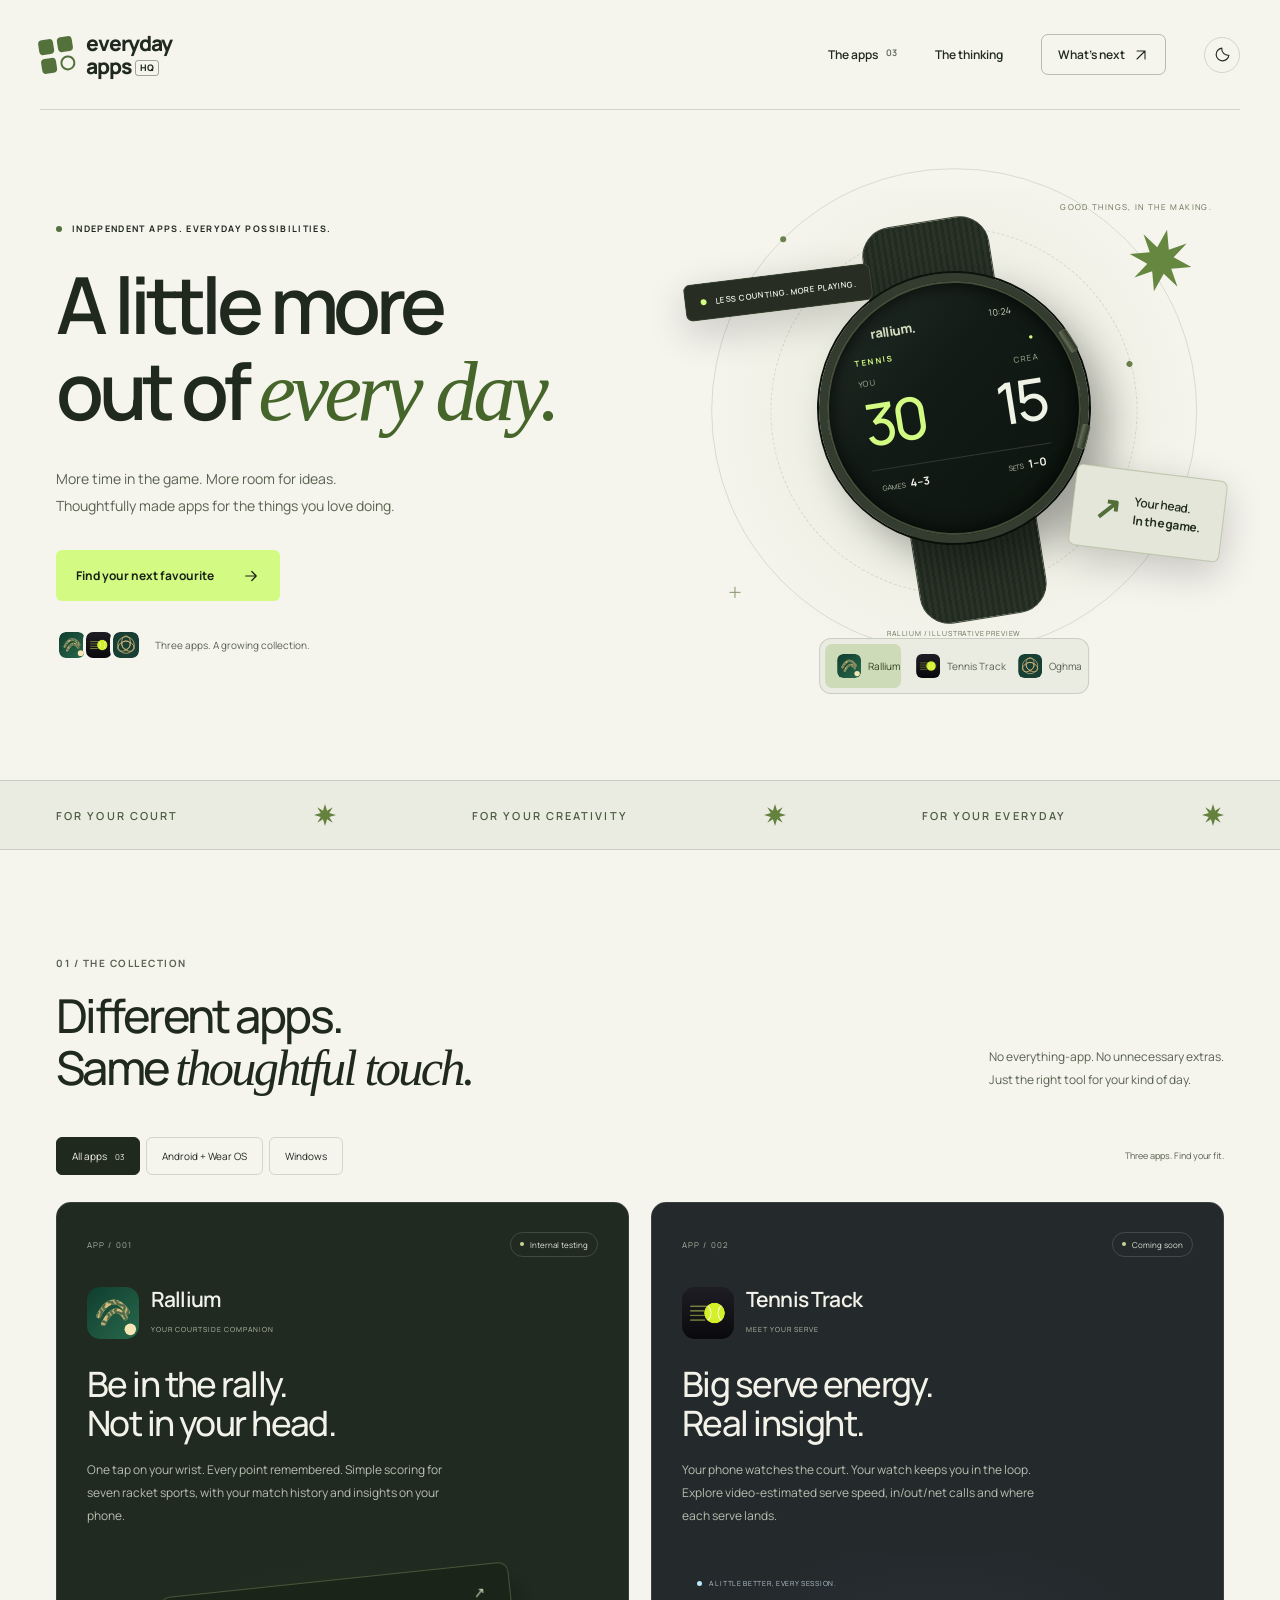
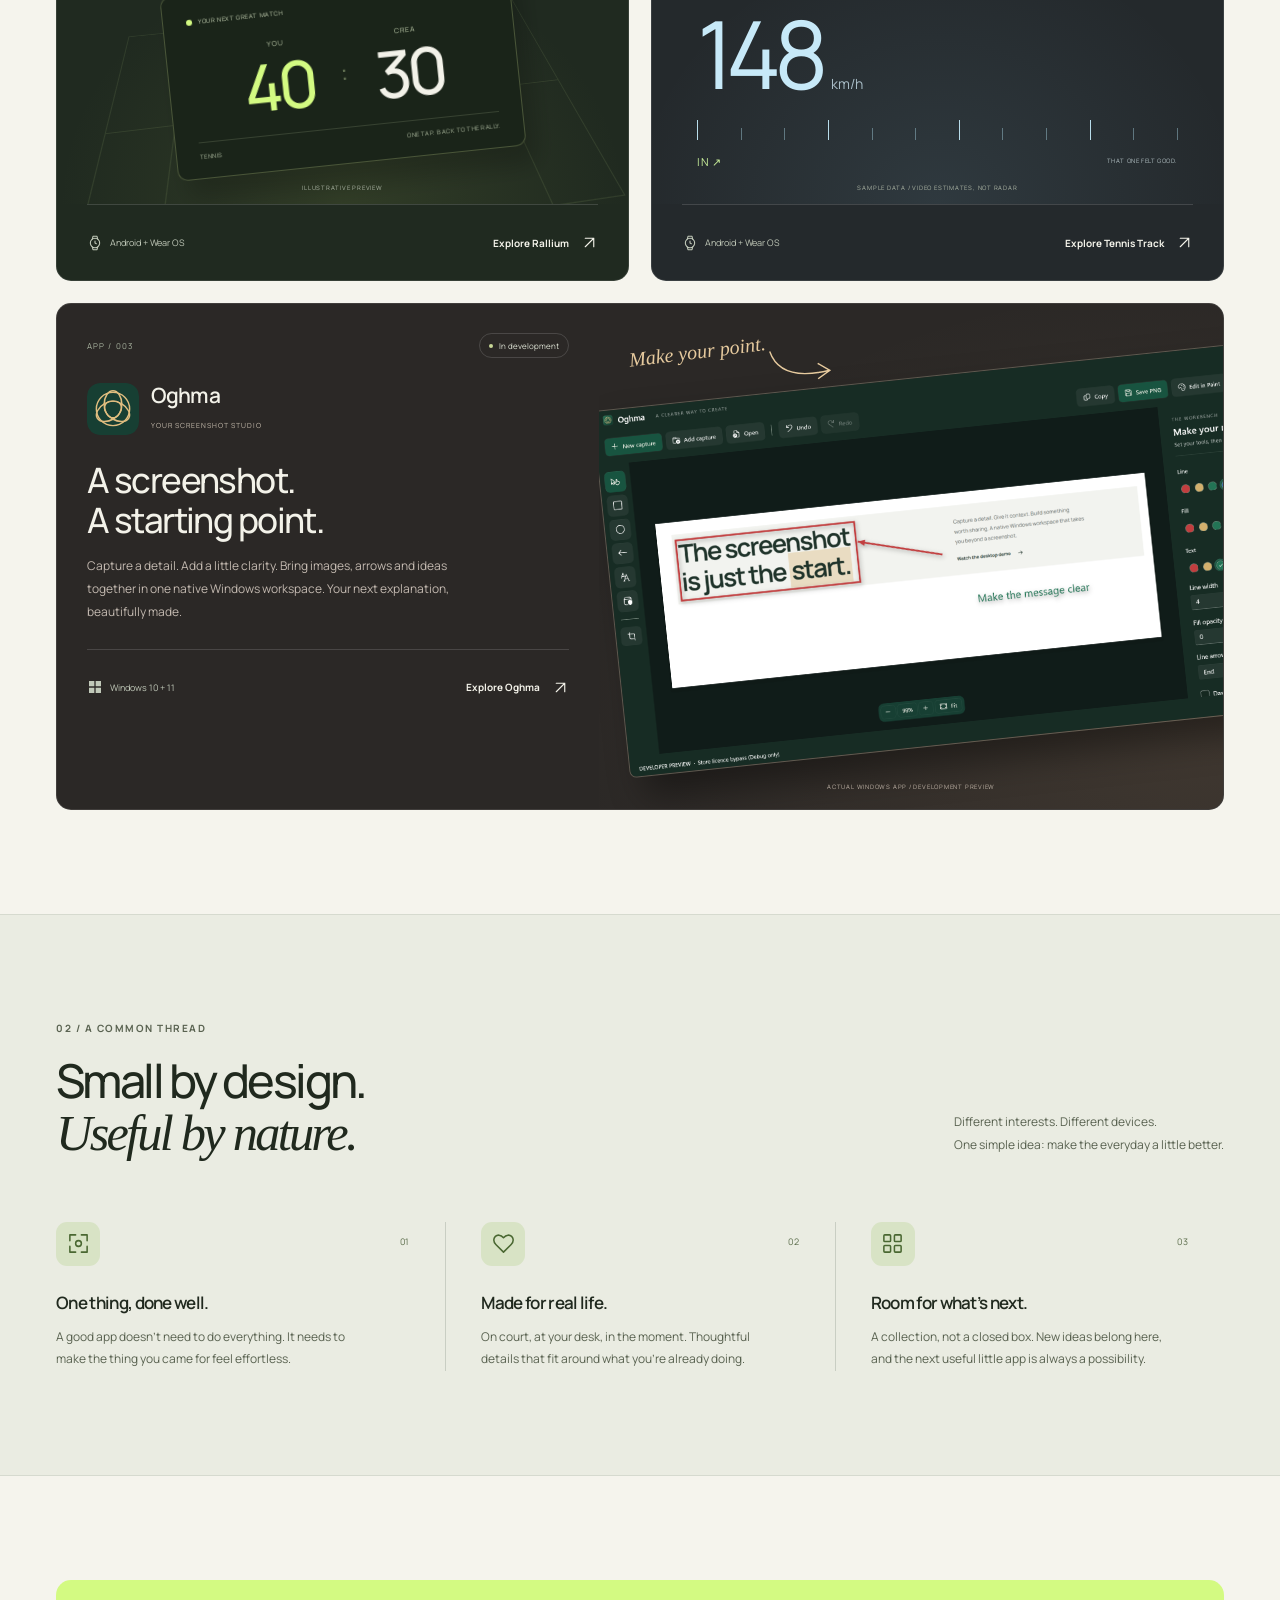
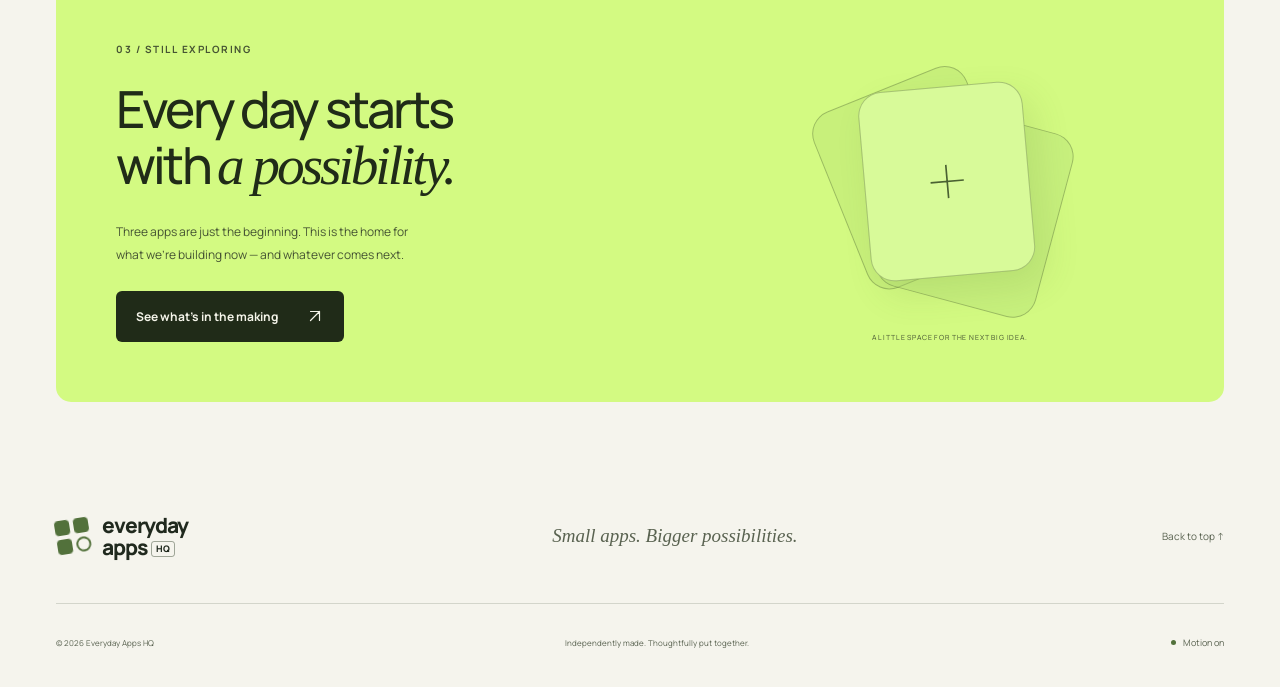
==== commit 48ab1a25: "Use a round Wear OS watch in the app showcase Replace the rounded-square preview with a circular bez" ====
--- a/index.html
+++ b/index.html
@@ -39,7 +39,7 @@
       <symbol id="i-spark" viewBox="0 0 80 80"><path d="m40 0 7.5 24.5L68 12 55.5 32.5 80 40l-24.5 7.5L68 68 47.5 55.5 40 80l-7.5-24.5L12 68l12.5-20.5L0 40l24.5-7.5L12 12l20.5 12.5Z" fill="currentColor" stroke="none"/></symbol>
       <symbol id="i-grid" viewBox="0 0 24 24"><rect x="3" y="3" width="7" height="7" rx="1"/><rect x="14" y="3" width="7" height="7" rx="1"/><rect x="3" y="14" width="7" height="7" rx="1"/><rect x="14" y="14" width="7" height="7" rx="1"/></symbol>
       <symbol id="i-windows" viewBox="0 0 24 24"><path d="M3 3h8v8H3zm10 0h8v8h-8zM3 13h8v8H3zm10 0h8v8h-8z" fill="currentColor" stroke="none"/></symbol>
-      <symbol id="i-watch" viewBox="0 0 24 24"><rect x="5" y="6" width="14" height="12" rx="4"/><path d="m8 6 1-4h6l1 4M8 18l1 4h6l1-4m-4-9v3l2 1"/></symbol>
+      <symbol id="i-watch" viewBox="0 0 24 24"><circle cx="12" cy="12" r="7"/><path d="m8 6 1-4h6l1 4M8 18l1 4h6l1-4m-4-9v3l2 1"/></symbol>
       <symbol id="i-focus" viewBox="0 0 24 24"><path d="M9 3H3v6m12-6h6v6M3 15v6h6m12-6v6h-6"/><circle cx="12" cy="12" r="3"/></symbol>
       <symbol id="i-heart" viewBox="0 0 24 24"><path d="m12 21-8-8C-2 7 6-1 12 6c6-7 14 1 8 7Z"/></symbol>
       <symbol id="i-plus" viewBox="0 0 24 24"><path d="M12 4v16M4 12h16"/></symbol>
@@ -88,7 +88,7 @@
         <div class="preview-panel preview-rallium" id="preview-rallium" role="tabpanel" aria-labelledby="tab-rallium" tabindex="0">
           <div class="floating-note note-sport"><span class="status-dot"></span> LESS COUNTING. MORE PLAYING.</div>
           <div class="watch-strap strap-top" aria-hidden="true"></div>
-          <div class="hero-watch" aria-label="Illustrative Rallium watch: you 30, Crea 15, games 4 to 3">
+          <div class="hero-watch" aria-label="Illustrative Rallium on a round Wear OS watch: you 30, Crea 15, games 4 to 3">
             <div class="watch-topline"><span>rallium.</span><span>10:24</span></div>
             <div class="watch-sport">TENNIS <span>●</span></div>
             <div class="watch-players"><span>YOU</span><span>CREA</span></div>
--- a/styles.css
+++ b/styles.css
@@ -89,20 +89,22 @@
 .note-sport { left: 0; top: 65px; transform: rotate(-7deg); }
 .note-match { right: 0; bottom: 70px; gap: 13px; padding: 16px 21px; background: #e4e6d9; color: #253020; font-size: 12px; line-height: 1.5; transform: rotate(7deg); letter-spacing: -.02em; }
 .tiny-arrow { font-size: 32px; color: #536e38; }
-.hero-watch { position: absolute; width: 242px; height: 273px; left: 50%; top: 48%; padding: 27px 24px; transform: translate(-50%, -50%) rotate(-9deg); background: linear-gradient(140deg, #253029, #121b16 40%, #0c140e); border: 7px solid #343c30; border-radius: 72px; box-shadow: inset 0 0 0 2px #8f9c7370, inset 0 0 20px #000, 15px 22px 40px #0005, 0 0 0 2px #0e130d; z-index: 2; }
-.hero-watch::after { content: ""; position: absolute; right: -14px; top: 85px; width: 8px; height: 29px; background: linear-gradient(90deg, #66705a, #283021); border-radius: 0 4px 4px 0; }
+.hero-watch { position: absolute; width: 270px; height: 270px; left: 50%; top: 48%; padding: 32px 36px; transform: translate(-50%, -50%) rotate(-9deg); background: linear-gradient(140deg, #253029, #121b16 40%, #0c140e); border: 8px solid #343c30; border-radius: 50%; box-shadow: inset 0 0 0 2px #8f9c7370, inset 0 0 20px #000, 15px 22px 40px #0005, 0 0 0 2px #0e130d; z-index: 2; }
+.hero-watch::before, .hero-watch::after { content: ""; position: absolute; right: -1px; width: 7px; height: 23px; background: linear-gradient(90deg, #66705a, #283021); border: 1px solid #66705a70; border-radius: 3px; transform: rotate(-24deg); }
+.hero-watch::before { top: 26%; }
+.hero-watch::after { bottom: 26%; transform: rotate(24deg); }
 .watch-strap { position: absolute; width: 128px; height: 150px; left: 50%; background: repeating-linear-gradient(90deg, #2b3328 0 3px, #222b20 3px 6px); border: 1px solid #3c4635; transform: translateX(-50%) rotate(-9deg); }
 .strap-top { top: 12px; border-radius: 30px 30px 0 0; margin-left: -21px; }
 .strap-bottom { bottom: 5px; border-radius: 0 0 30px 30px; margin-left: 22px; }
-.watch-topline { display: flex; justify-content: space-between; font-size: 9px; color: #d2dbbf; }
+.watch-topline { display: flex; justify-content: space-between; margin-inline: 20px; font-size: 9px; color: #d2dbbf; }
 .watch-topline span:first-child { font-size: 13px; font-weight: 800; letter-spacing: -.04em; }
-.watch-sport { margin-top: 17px; color: var(--lime); font-size: 8px; font-weight: 700; letter-spacing: .2em; }
+.watch-sport { margin-top: 12px; color: var(--lime); font-size: 8px; font-weight: 700; letter-spacing: .2em; }
 .watch-sport span { float: right; }
-.watch-players { display: flex; justify-content: space-between; margin-top: 12px; color: #a6b397; font-size: 8px; letter-spacing: .1em; }
+.watch-players { display: flex; justify-content: space-between; margin-top: 10px; color: #a6b397; font-size: 8px; letter-spacing: .1em; }
 .watch-score { display: flex; justify-content: space-between; color: var(--lime); font-size: 58px; font-weight: 500; letter-spacing: -.08em; line-height: 1.25; }
 .watch-score span:last-child { color: #eff3e5; }
 .watch-divider { border-top: 1px solid #ffffff24; margin-block: 9px; }
-.watch-bottom { display: flex; justify-content: space-between; font-size: 7px; color: #b6c1a8; }
+.watch-bottom { display: flex; justify-content: space-between; margin-inline: 8px; font-size: 7px; color: #b6c1a8; }
 .watch-bottom b { margin-left: 4px; color: #f3f2e9; font-size: 11px; }
 .preview-caption { position: absolute; bottom: -14px; width: 100%; text-align: center; font-size: 7px; letter-spacing: .12em; color: #a1ab93; }
 .preview-tabs { position: absolute; bottom: 0; left: 50%; transform: translateX(-50%); display: flex; padding: 5px; gap: 3px; border: 1px solid var(--line); border-radius: 12px; background: #191d17; white-space: nowrap; }
@@ -306,7 +308,7 @@
   h1 { font-size: 65px; }
   .hero-copy .eyebrow { font-size: 8px; letter-spacing: .09em; }
   .playground { height: 460px; }
-  .hero-watch { width: 220px; height: 257px; padding: 25px 20px; border-radius: 65px; }
+  .hero-watch { width: 250px; height: 250px; padding: 28px 32px; }
   .watch-score { font-size: 54px; }
   .note-sport { font-size: 6px; padding: 10px 12px; }
   .note-match { font-size: 10px; padding: 12px 14px; }
@@ -336,11 +338,11 @@
   .hero-footnote img { width: 27px; height: 27px; }
   .button { font-size: 10px; gap: 18px; padding: 13px 15px; }
   .playground { height: 410px; }
-  .hero-watch { width: 190px; height: 234px; padding: 25px 17px; border-radius: 59px; }
+  .hero-watch { width: 220px; height: 220px; padding: 24px 28px; }
   .watch-score { font-size: 43px; }
   .watch-topline span:first-child { font-size: 11px; }
   .watch-topline { font-size: 7px; }
-  .watch-sport { margin-top: 15px; font-size: 7px; }
+  .watch-sport { margin-top: 10px; font-size: 7px; }
   .watch-bottom { font-size: 6px; }
   .watch-bottom b { font-size: 9px; }
   .watch-strap { width: 102px; height: 125px; }
@@ -445,7 +447,7 @@
   .coordinate-top { top: 2px; right: 0; font-size: 6px; }
   .stage-spark { width: 47px; height: 47px; top: 8%; right: 6%; }
   .preview-panel { inset: 15px 10px 75px; }
-  .hero-watch { width: 220px; height: 250px; border-radius: 65px; padding: 25px 20px; top: 46%; }
+  .hero-watch { width: 240px; height: 240px; padding: 26px 30px; top: 46%; }
   .watch-score { font-size: 52px; }
   .watch-topline { font-size: 8px; }
   .watch-topline span:first-child { font-size: 13px; }
